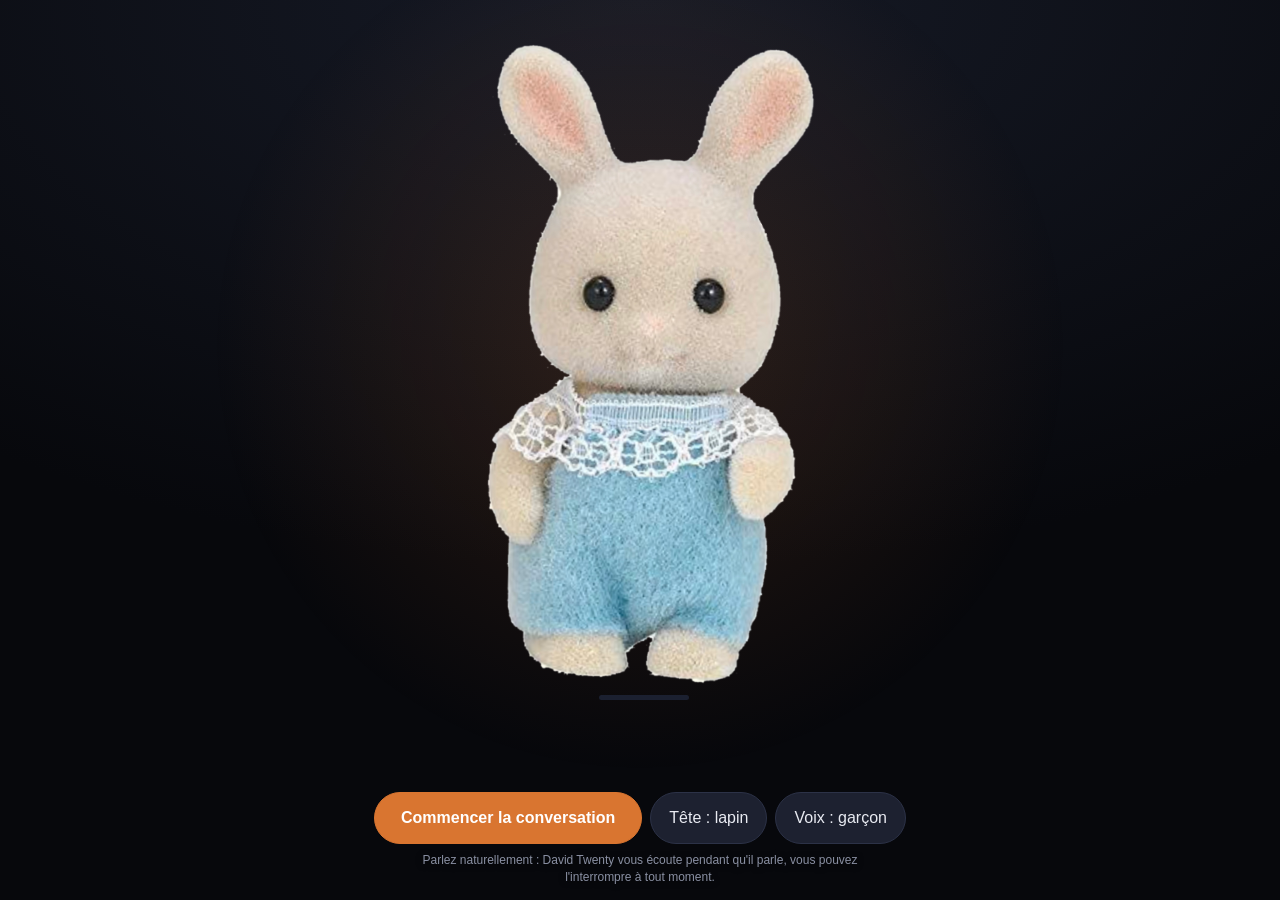
==== avatar/index.html @ c8b72218 "Avatar : jauge du micro, nom du micro, surveillance et seuil plus sensible Co-Authored-By: Claude So" ====
<!DOCTYPE html>
<html lang="fr">
<head>
<meta charset="utf-8">
<meta name="viewport" content="width=device-width, initial-scale=1, viewport-fit=cover">
<meta name="theme-color" content="#07080c">
<title>David Twenty · avatar vocal</title>
<link rel="icon" href="../images/icon-192.png">
<link rel="stylesheet" href="avatar.css">
</head>
<body>
<main id="app">
  <canvas id="face" aria-label="David Twenty"></canvas>
  <div id="status" aria-live="polite"></div>
  <div id="micinfo"><span id="mic"></span><div id="meter"><div id="meter-bar"></div></div></div>
  <div id="caption"><p id="cap-user"></p><p id="cap-bot"></p></div>
  <pre id="diag" hidden></pre>
  <div id="controls">
    <button id="start" class="primary">Commencer la conversation</button>
    <button id="mute" hidden aria-pressed="false">Couper le micro</button>
    <button id="cut" hidden>Interrompre</button>
    <button id="stop" hidden>Terminer</button>
    <button id="head">Tête</button>
    <button id="voice">Voix</button>
  </div>
  <p id="note">Parlez naturellement : David Twenty vous écoute pendant qu'il parle, vous pouvez l'interrompre à tout moment.</p>
</main>
<script src="../config-cles.js"></script>
<script src="face.js"></script>
<script src="rabbit.js"></script>
<script src="avatar.js"></script>
</body>
</html>
---- avatar/avatar.css ----
:root { color-scheme: dark; --fg: #e9ebf2; --mut: #8a90a3; --acc: #d97530; }
* { box-sizing: border-box; }
html, body { margin: 0; height: 100%; background: radial-gradient(120% 90% at 50% 0%, #161a26 0%, #07080c 70%); color: var(--fg);
  font: 16px/1.4 -apple-system, BlinkMacSystemFont, "Segoe UI", Roboto, sans-serif; overscroll-behavior: none; }
#app { height: 100dvh; display: flex; flex-direction: column; align-items: center; justify-content: space-between;
  padding: max(12px, env(safe-area-inset-top)) 16px max(14px, env(safe-area-inset-bottom)); gap: 8px; }
#face { flex: 1 1 auto; min-height: 0; width: 100%; max-width: 520px; touch-action: manipulation; }
#status { height: 22px; font-size: 13px; letter-spacing: .04em; text-transform: uppercase; color: var(--mut); }
#status[data-s="user"] { color: #6fd6a2; } #status[data-s="speaking"] { color: var(--acc); } #status[data-s="thinking"] { color: #8fa8ff; }
#caption { width: 100%; max-width: 560px; min-height: 76px; text-align: center; font-size: 15px; }
#caption p { margin: 2px 0; } #cap-user { color: var(--mut); font-style: italic; } #cap-bot { color: var(--fg); }
#controls { display: flex; flex-wrap: wrap; gap: 8px; justify-content: center; }
button { background: #1d2130; color: var(--fg); border: 1px solid #2c3247; border-radius: 999px; padding: 11px 18px; font: inherit; cursor: pointer; }
button.primary { background: var(--acc); border-color: var(--acc); color: #fff; font-weight: 600; padding: 14px 26px; }
button[aria-pressed="true"] { background: #4a1f1f; border-color: #7a3030; }
button[hidden] { display: none; }
#note { margin: 0; font-size: 12px; color: var(--mut); text-align: center; max-width: 460px; }
#diag { width: 100%; max-width: 560px; margin: 0; padding: 6px 8px; background: #0d1018; border: 1px solid #222838; border-radius: 8px; color: #7f8aa8; font: 10px/1.35 ui-monospace, Menlo, monospace; white-space: pre-wrap; max-height: 120px; overflow: hidden; }
#diag[hidden] { display: none; }
body.lapin #face { position: fixed; inset: 0; width: 100vw; height: 100dvh; max-width: none; z-index: 0; }
body.lapin #app { justify-content: flex-end; }
body.lapin #app > *:not(#face) { position: relative; z-index: 1; text-shadow: 0 1px 6px rgba(0,0,0,.85); }
body.lapin button { text-shadow: none; }
#micinfo { display: flex; align-items: center; gap: 8px; font-size: 11px; color: var(--mut); max-width: 560px; width: 100%; justify-content: center; }
#meter { width: 90px; height: 5px; background: #1b2030; border-radius: 3px; overflow: hidden; }
#meter-bar { height: 100%; width: 0; background: #6fd6a2; transition: width .08s linear; }
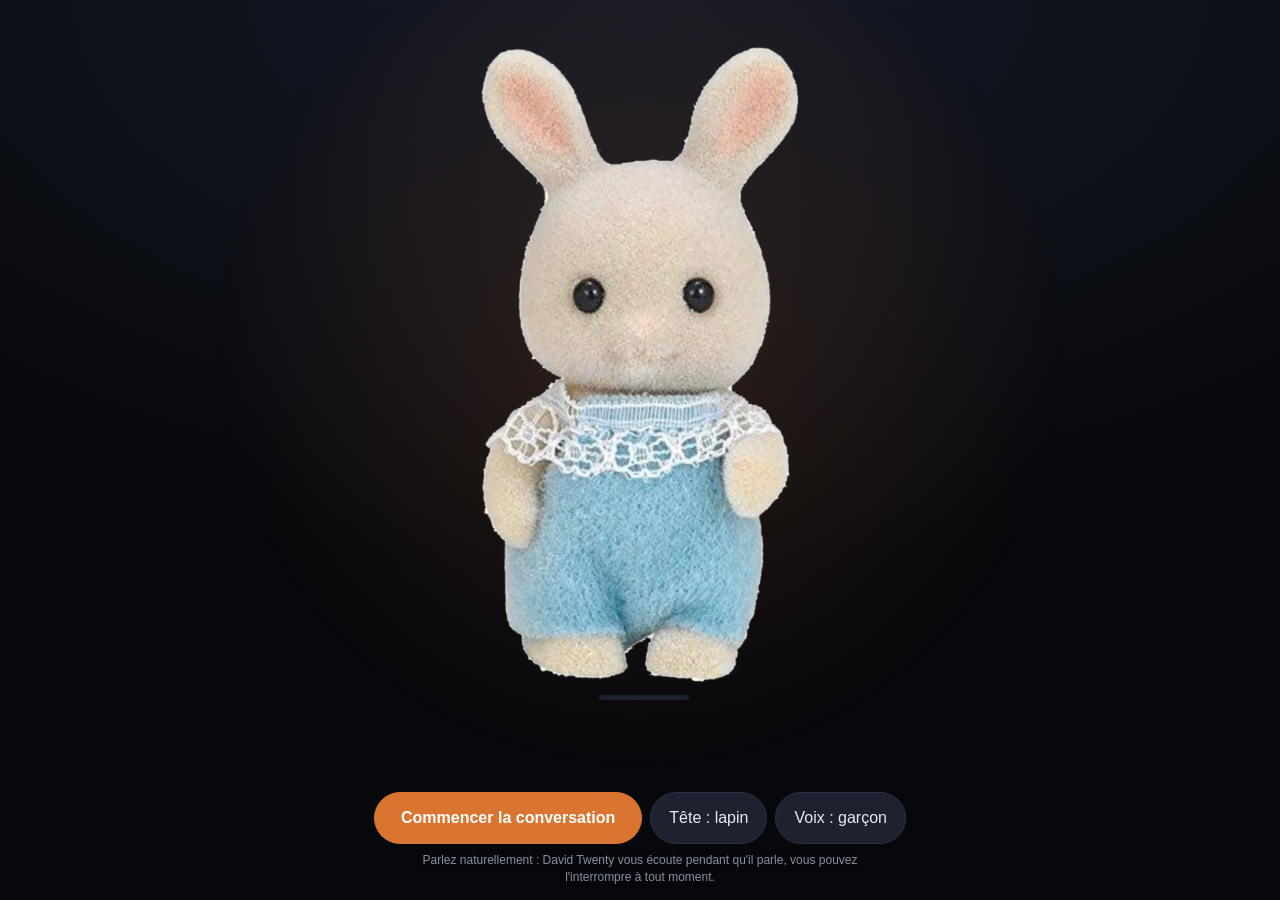
==== commit db3c2c85: "Avatar : choix du micro, essai automatique des autres micros si silence complet (AirPods) Co-Authore" ====
--- a/avatar/index.html
+++ b/avatar/index.html
@@ -12,7 +12,7 @@
 <main id="app">
   <canvas id="face" aria-label="David Twenty"></canvas>
   <div id="status" aria-live="polite"></div>
-  <div id="micinfo"><span id="mic"></span><div id="meter"><div id="meter-bar"></div></div></div>
+  <div id="micinfo"><span id="mic"></span><select id="micsel" hidden aria-label="Micro"></select><div id="meter"><div id="meter-bar"></div></div></div>
   <div id="caption"><p id="cap-user"></p><p id="cap-bot"></p></div>
   <pre id="diag" hidden></pre>
   <div id="controls">
--- a/avatar/avatar.css
+++ b/avatar/avatar.css
@@ -24,3 +24,5 @@
 #micinfo { display: flex; align-items: center; gap: 8px; font-size: 11px; color: var(--mut); max-width: 560px; width: 100%; justify-content: center; }
 #meter { width: 90px; height: 5px; background: #1b2030; border-radius: 3px; overflow: hidden; }
 #meter-bar { height: 100%; width: 0; background: #6fd6a2; transition: width .08s linear; }
+#micsel { background: #1d2130; color: var(--fg); border: 1px solid #2c3247; border-radius: 8px; font: 11px/1.2 inherit; padding: 3px 6px; max-width: 220px; }
+#micsel[hidden] { display: none; }
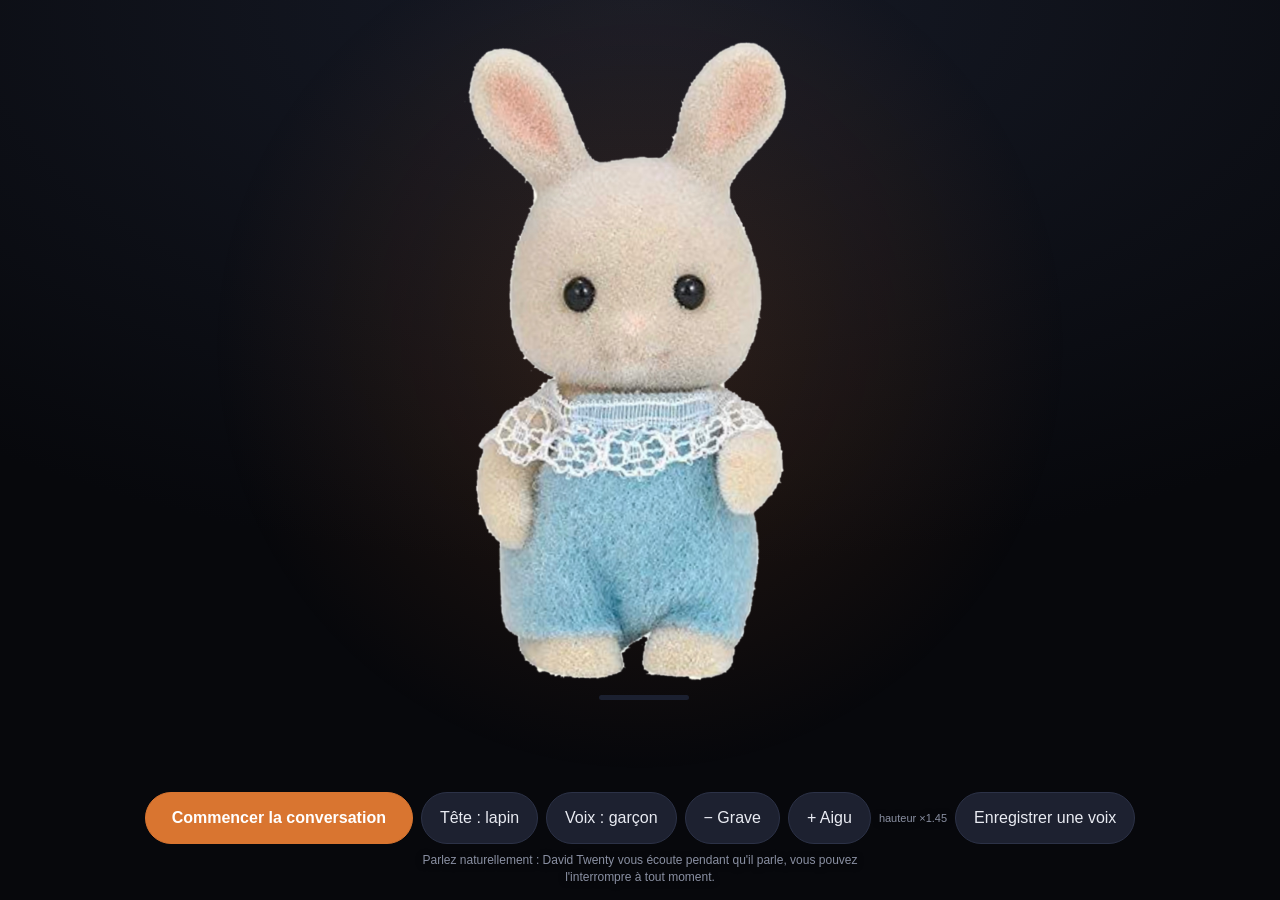
==== commit 45963bad: "Avatar : voix enregistrée (clonage par échantillon), hauteur réglable, voix garçon plus aiguë Co-Aut" ====
--- a/avatar/index.html
+++ b/avatar/index.html
@@ -22,6 +22,10 @@
     <button id="stop" hidden>Terminer</button>
     <button id="head">Tête</button>
     <button id="voice">Voix</button>
+    <button id="pitch-down" title="Voix plus grave">− Grave</button>
+    <button id="pitch-up" title="Voix plus aiguë">+ Aigu</button>
+    <span id="pitch-info"></span>
+    <button id="rec">Enregistrer une voix</button>
   </div>
   <p id="note">Parlez naturellement : David Twenty vous écoute pendant qu'il parle, vous pouvez l'interrompre à tout moment.</p>
 </main>
--- a/avatar/avatar.css
+++ b/avatar/avatar.css
@@ -26,3 +26,4 @@
 #meter-bar { height: 100%; width: 0; background: #6fd6a2; transition: width .08s linear; }
 #micsel { background: #1d2130; color: var(--fg); border: 1px solid #2c3247; border-radius: 8px; font: 11px/1.2 inherit; padding: 3px 6px; max-width: 220px; }
 #micsel[hidden] { display: none; }
+#pitch-info { align-self: center; font-size: 11px; color: var(--mut); }
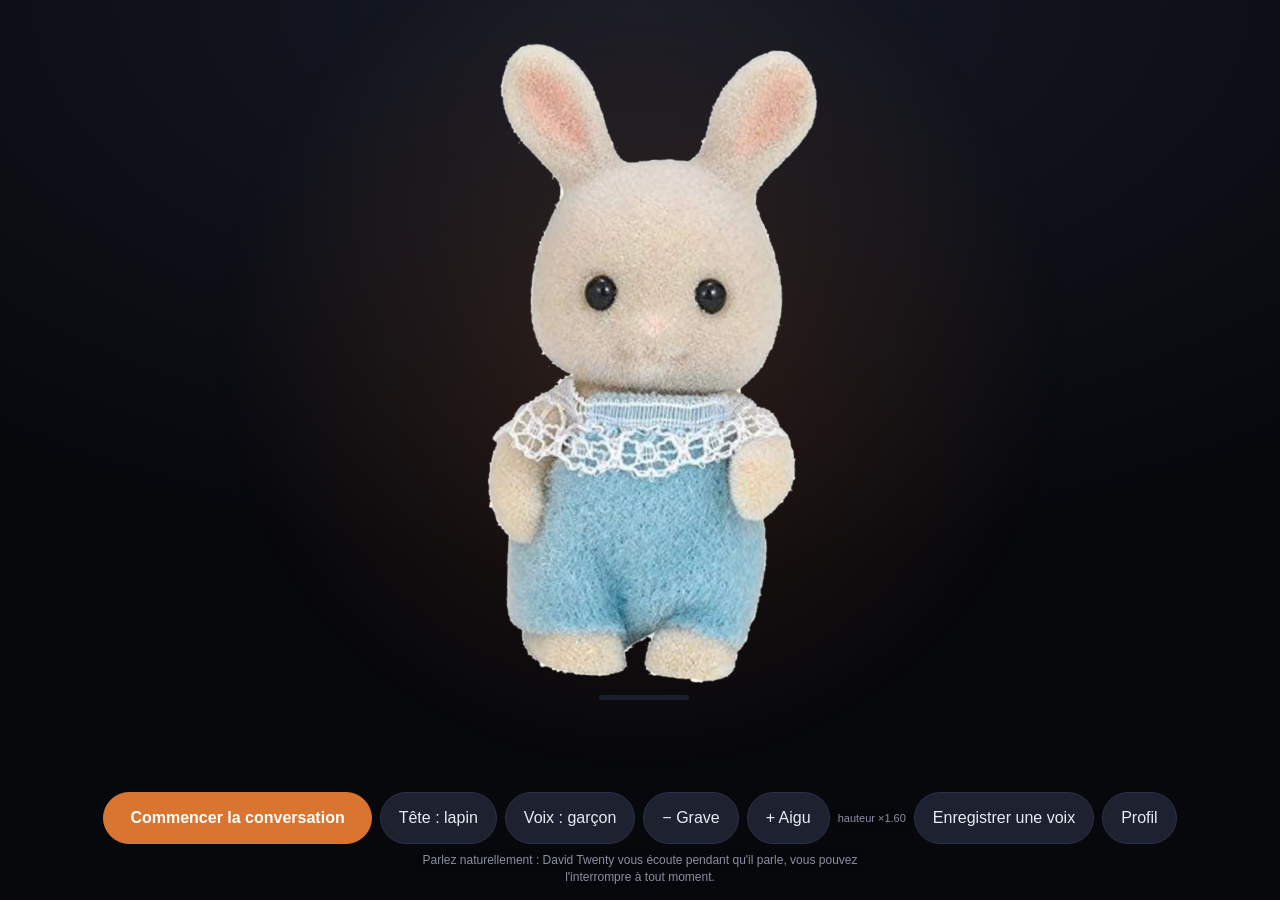
==== commit bab5f6d9: "Avatar : profil de David Twenty (modifiable), voix plus aiguë Co-Authored-By: Claude Sonnet 5.5 <nor" ====
--- a/avatar/index.html
+++ b/avatar/index.html
@@ -15,6 +15,10 @@
   <div id="micinfo"><span id="mic"></span><select id="micsel" hidden aria-label="Micro"></select><div id="meter"><div id="meter-bar"></div></div></div>
   <div id="caption"><p id="cap-user"></p><p id="cap-bot"></p></div>
   <pre id="diag" hidden></pre>
+  <div id="profil" hidden>
+    <textarea id="profil-text" rows="7" aria-label="Profil de David Twenty"></textarea>
+    <div><button id="profil-save">Enregistrer</button> <button id="profil-reset">Profil par défaut</button></div>
+  </div>
   <div id="controls">
     <button id="start" class="primary">Commencer la conversation</button>
     <button id="mute" hidden aria-pressed="false">Couper le micro</button>
@@ -26,6 +30,7 @@
     <button id="pitch-up" title="Voix plus aiguë">+ Aigu</button>
     <span id="pitch-info"></span>
     <button id="rec">Enregistrer une voix</button>
+    <button id="profil-btn">Profil</button>
   </div>
   <p id="note">Parlez naturellement : David Twenty vous écoute pendant qu'il parle, vous pouvez l'interrompre à tout moment.</p>
 </main>
--- a/avatar/avatar.css
+++ b/avatar/avatar.css
@@ -27,3 +27,8 @@
 #micsel { background: #1d2130; color: var(--fg); border: 1px solid #2c3247; border-radius: 8px; font: 11px/1.2 inherit; padding: 3px 6px; max-width: 220px; }
 #micsel[hidden] { display: none; }
 #pitch-info { align-self: center; font-size: 11px; color: var(--mut); }
+#profil { width: 100%; max-width: 560px; }
+#profil[hidden] { display: none; }
+#profil textarea { width: 100%; box-sizing: border-box; background: #0d1018; color: var(--fg); border: 1px solid #2c3247; border-radius: 10px; padding: 10px; font: 13px/1.4 inherit; resize: vertical; }
+#profil div { display: flex; gap: 8px; justify-content: center; margin-top: 6px; }
+body.lapin #profil { position: relative; z-index: 2; }
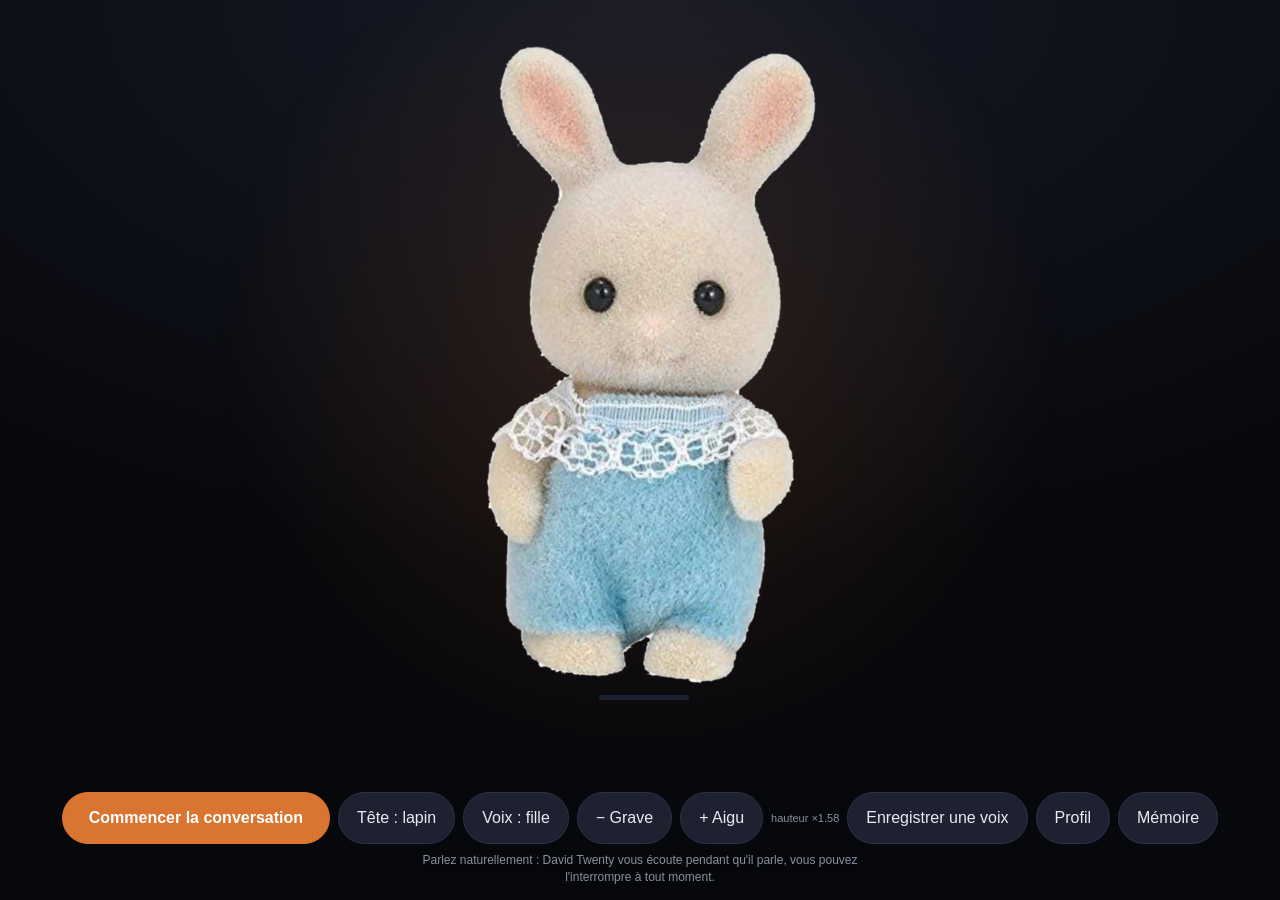
==== commit c2746b2c: "Avatar : mémoire persistante enrichie à chaque discussion, 53 phrases de plaisir par zone, clignemen" ====
--- a/avatar/index.html
+++ b/avatar/index.html
@@ -15,6 +15,10 @@
   <div id="micinfo"><span id="mic"></span><select id="micsel" hidden aria-label="Micro"></select><div id="meter"><div id="meter-bar"></div></div></div>
   <div id="caption"><p id="cap-user"></p><p id="cap-bot"></p></div>
   <pre id="diag" hidden></pre>
+  <div id="memoire" hidden>
+    <textarea id="mem-text" rows="8" aria-label="Mémoire de David Twenty"></textarea>
+    <div><span id="mem-info"></span> <button id="mem-save">Enregistrer</button> <button id="mem-clear">Tout oublier</button></div>
+  </div>
   <div id="profil" hidden>
     <textarea id="profil-text" rows="7" aria-label="Profil de David Twenty"></textarea>
     <div><button id="profil-save">Enregistrer</button> <button id="profil-reset">Profil par défaut</button></div>
@@ -31,6 +35,7 @@
     <span id="pitch-info"></span>
     <button id="rec">Enregistrer une voix</button>
     <button id="profil-btn">Profil</button>
+    <button id="mem-btn">Mémoire</button>
   </div>
   <p id="note">Parlez naturellement : David Twenty vous écoute pendant qu'il parle, vous pouvez l'interrompre à tout moment.</p>
 </main>
--- a/avatar/avatar.css
+++ b/avatar/avatar.css
@@ -32,3 +32,9 @@
 #profil textarea { width: 100%; box-sizing: border-box; background: #0d1018; color: var(--fg); border: 1px solid #2c3247; border-radius: 10px; padding: 10px; font: 13px/1.4 inherit; resize: vertical; }
 #profil div { display: flex; gap: 8px; justify-content: center; margin-top: 6px; }
 body.lapin #profil { position: relative; z-index: 2; }
+#memoire { width: 100%; max-width: 560px; }
+#memoire[hidden] { display: none; }
+#memoire textarea { width: 100%; box-sizing: border-box; background: #0d1018; color: var(--fg); border: 1px solid #2c3247; border-radius: 10px; padding: 10px; font: 12px/1.4 inherit; resize: vertical; }
+#memoire div { display: flex; gap: 8px; justify-content: center; align-items: center; margin-top: 6px; flex-wrap: wrap; }
+#mem-info { font-size: 11px; color: var(--mut); }
+body.lapin #memoire { position: relative; z-index: 2; }
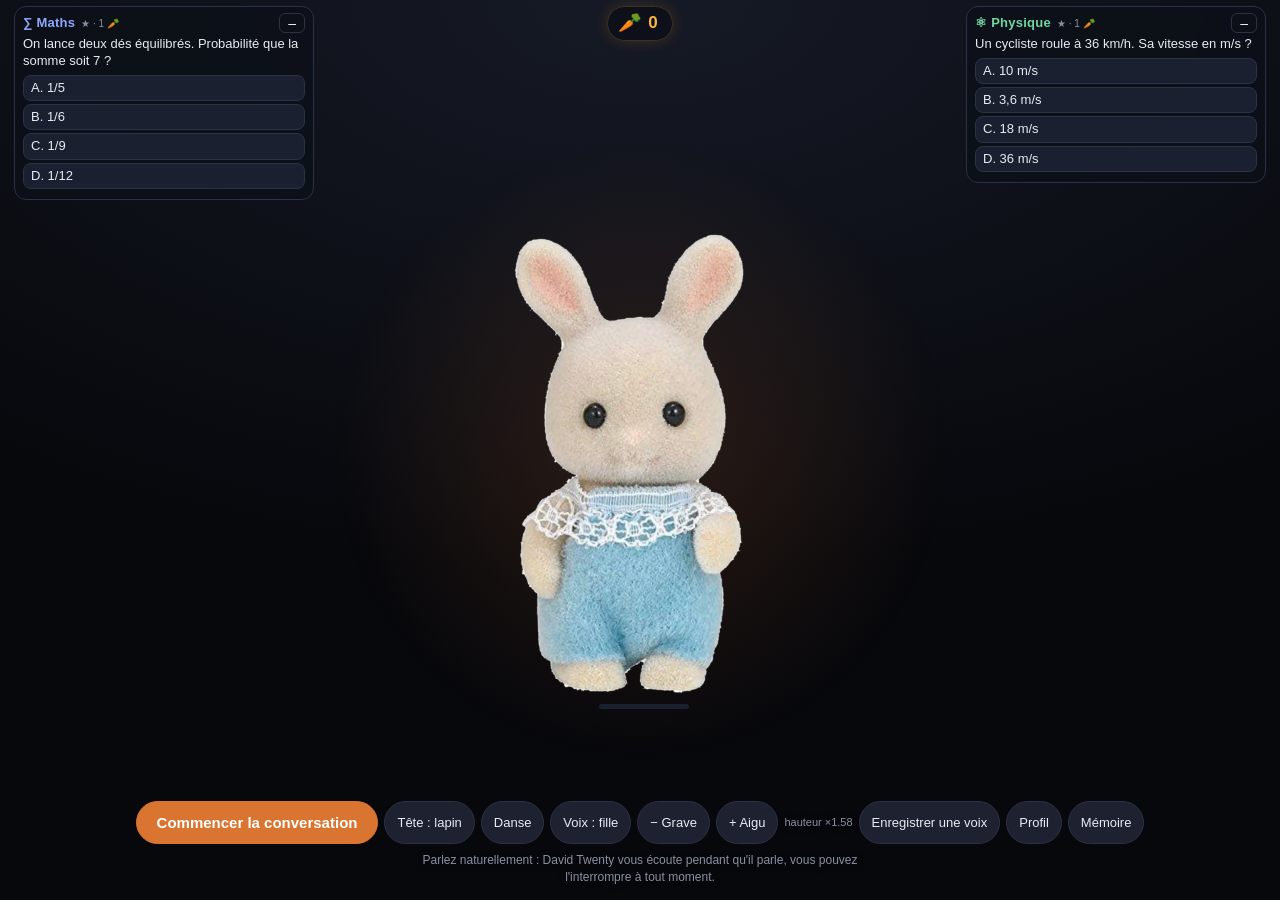
==== commit fe02f604: "Avatar : danse du lapin avec musique, énigmes de maths et de physique en QCM, afficheur de carottes " ====
--- a/avatar/index.html
+++ b/avatar/index.html
@@ -9,6 +9,17 @@
 <link rel="stylesheet" href="avatar.css">
 </head>
 <body>
+<div id="enigmes">
+  <div id="carottes" title="Vos carottes"><span class="ico">🥕</span><span class="n">0</span></div>
+  <section class="enigme" id="enigme-m" aria-label="Énigme de maths">
+    <header><span class="tag">∑ Maths</span><span class="lvl"></span><button class="min" type="button" aria-label="Réduire">–</button></header>
+    <div class="body"><p class="q"></p><div class="opts"></div><p class="fb"></p></div>
+  </section>
+  <section class="enigme" id="enigme-p" aria-label="Énigme de physique">
+    <header><span class="tag">⚛ Physique</span><span class="lvl"></span><button class="min" type="button" aria-label="Réduire">–</button></header>
+    <div class="body"><p class="q"></p><div class="opts"></div><p class="fb"></p></div>
+  </section>
+</div>
 <main id="app">
   <canvas id="face" aria-label="David Twenty"></canvas>
   <div id="status" aria-live="polite"></div>
@@ -29,6 +40,7 @@
     <button id="cut" hidden>Interrompre</button>
     <button id="stop" hidden>Terminer</button>
     <button id="head">Tête</button>
+    <button id="dance" aria-pressed="false">Danse</button>
     <button id="voice">Voix</button>
     <button id="pitch-down" title="Voix plus grave">− Grave</button>
     <button id="pitch-up" title="Voix plus aiguë">+ Aigu</button>
@@ -43,5 +55,6 @@
 <script src="face.js"></script>
 <script src="rabbit.js"></script>
 <script src="avatar.js"></script>
+<script src="enigmes.js"></script>
 </body>
 </html>
--- a/avatar/avatar.css
+++ b/avatar/avatar.css
@@ -38,3 +38,35 @@
 #memoire div { display: flex; gap: 8px; justify-content: center; align-items: center; margin-top: 6px; flex-wrap: wrap; }
 #mem-info { font-size: 11px; color: var(--mut); }
 body.lapin #memoire { position: relative; z-index: 2; }
+
+/* --- Énigmes en haut à gauche (maths) et à droite (physique), afficheur de carottes au centre --- */
+#enigmes { position: fixed; top: max(6px, env(safe-area-inset-top)); left: 6px; right: 6px; z-index: 5; display: grid; grid-template-columns: 1fr 1fr; gap: 6px 6px; pointer-events: none; align-items: start; }
+#enigmes > * { pointer-events: auto; }
+#carottes { grid-column: 1 / 3; justify-self: center; display: flex; align-items: center; gap: 6px; background: rgba(13,16,24,.85); border: 1px solid #3a3320; border-radius: 999px; padding: 3px 14px 3px 10px; font-weight: 700; font-size: 17px; color: #ffb347; box-shadow: 0 0 14px rgba(255,150,40,.18); }
+#carottes .ico { font-size: 19px; }
+#carottes.bump { animation: bump .5s ease; }
+@keyframes bump { 30% { transform: scale(1.28); box-shadow: 0 0 26px rgba(255,170,60,.7); } 100% { transform: scale(1); } }
+.enigme { background: rgba(13,16,24,.82); border: 1px solid #2a3148; border-radius: 12px; padding: 6px 8px; font-size: 11.5px; line-height: 1.3; backdrop-filter: blur(4px); min-width: 0; }
+.enigme header { display: flex; align-items: center; gap: 6px; margin-bottom: 3px; }
+.enigme .tag { font-weight: 700; color: #8fa8ff; letter-spacing: .02em; }
+#enigme-p .tag { color: #6fd6a2; }
+.enigme .lvl { color: var(--mut); font-size: 10px; flex: 1; white-space: nowrap; overflow: hidden; text-overflow: ellipsis; }
+.enigme .min { padding: 0 8px; border-radius: 6px; font-size: 14px; line-height: 18px; background: transparent; border: 1px solid #2c3247; }
+.enigme .q { margin: 2px 0 5px; color: var(--fg); }
+.enigme .opts { display: grid; gap: 3px; }
+.enigme .opt { text-align: left; border-radius: 8px; padding: 4px 7px; font-size: 11.5px; line-height: 1.25; background: #1a2030; border: 1px solid #2c3247; }
+.enigme .opt:hover:not(:disabled) { border-color: #5b6aa8; }
+.enigme .opt.good { background: #14391f; border-color: #3fae62; color: #c8f7d7; }
+.enigme .opt.bad { background: #43181c; border-color: #b94a52; color: #ffd0d3; }
+.enigme .fb { margin: 4px 0 0; font-size: 11px; color: var(--mut); }
+.enigme .fb.ok { color: #7fe3a1; } .enigme .fb.ko { color: #ff9aa2; }
+.enigme.collapsed .body { display: none; }
+.enigme.shake { animation: shake .4s; }
+@keyframes shake { 20%, 60% { transform: translateX(-4px); } 40%, 80% { transform: translateX(4px); } }
+.fly, .rain { position: fixed; z-index: 50; pointer-events: none; font-size: 22px; top: 0; }
+.fly { transform-origin: center; }
+@media (min-width: 900px) { #enigmes { left: 14px; right: 14px; grid-template-columns: minmax(220px, 300px) 1fr minmax(220px, 300px); } #carottes { grid-column: 2; grid-row: 1; } #enigme-m { grid-column: 1; grid-row: 1; } #enigme-p { grid-column: 3; grid-row: 1; } .enigme { font-size: 13px; } .enigme .opt { font-size: 13px; } }
+body:not(.lapin) #app { padding-top: var(--enigmes-h, 0px); }
+#controls button { padding: 7px 12px; font-size: 13px; }
+#controls button.primary { padding: 10px 20px; font-size: 15px; }
+#controls { gap: 6px; }
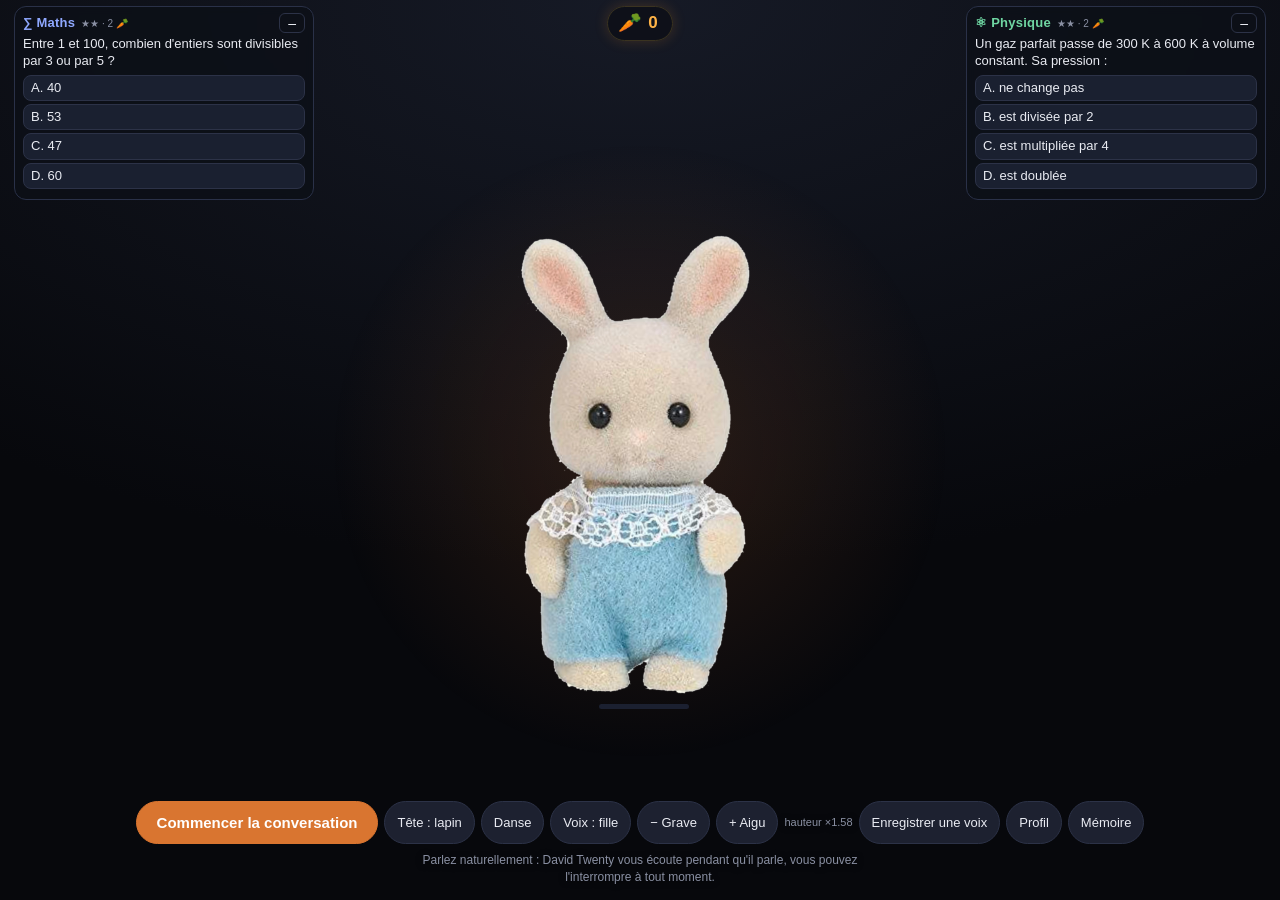
==== commit 9fdad88e: "Avatar : David Twenty chante une chanson du domaine public à chaque carotte gagnée (voix synthétisée" ====
--- a/avatar/index.html
+++ b/avatar/index.html
@@ -53,6 +53,7 @@
 </main>
 <script src="../config-cles.js"></script>
 <script src="face.js"></script>
+<script src="chant.js"></script>
 <script src="rabbit.js"></script>
 <script src="avatar.js"></script>
 <script src="enigmes.js"></script>
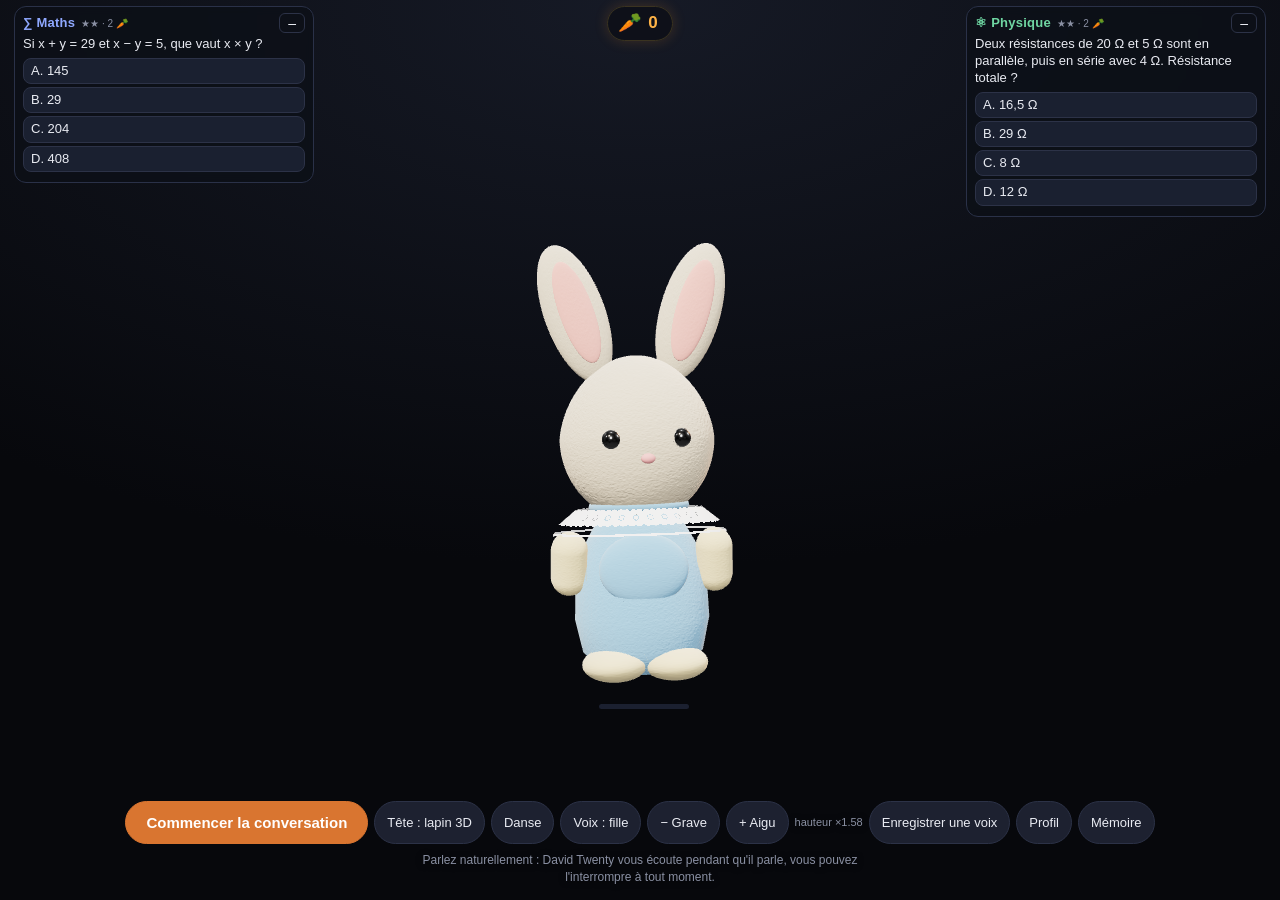
==== commit 16388c51: "Avatar : lapin en 3D (Three.js), 3030 énigmes générées à réponse calculée, 5 chansons (20 parties) c" ====
--- a/avatar/index.html
+++ b/avatar/index.html
@@ -56,6 +56,9 @@
 <script src="chant.js"></script>
 <script src="rabbit.js"></script>
 <script src="avatar.js"></script>
+<script type="module" src="rabbit3d.js"></script>
+<script src="enigmes-index.js"></script>
+<script src="enigmes-gen.js"></script>
 <script src="enigmes.js"></script>
 </body>
 </html>
--- a/avatar/avatar.css
+++ b/avatar/avatar.css
@@ -19,7 +19,7 @@
 #diag[hidden] { display: none; }
 body.lapin #face { position: fixed; inset: 0; width: 100vw; height: 100dvh; max-width: none; z-index: 0; }
 body.lapin #app { justify-content: flex-end; }
-body.lapin #app > *:not(#face) { position: relative; z-index: 1; text-shadow: 0 1px 6px rgba(0,0,0,.85); }
+body.lapin #app > *:not(#face):not(.face3d) { position: relative; z-index: 1; text-shadow: 0 1px 6px rgba(0,0,0,.85); }
 body.lapin button { text-shadow: none; }
 #micinfo { display: flex; align-items: center; gap: 8px; font-size: 11px; color: var(--mut); max-width: 560px; width: 100%; justify-content: center; }
 #meter { width: 90px; height: 5px; background: #1b2030; border-radius: 3px; overflow: hidden; }
@@ -70,3 +70,5 @@
 #controls button { padding: 7px 12px; font-size: 13px; }
 #controls button.primary { padding: 10px 20px; font-size: 15px; }
 #controls { gap: 6px; }
+body.lapin #app > canvas.face3d { position: fixed; inset: 0; width: 100vw; height: 100dvh; z-index: 0; pointer-events: none; text-shadow: none; }
+.face3d { display: block; }
